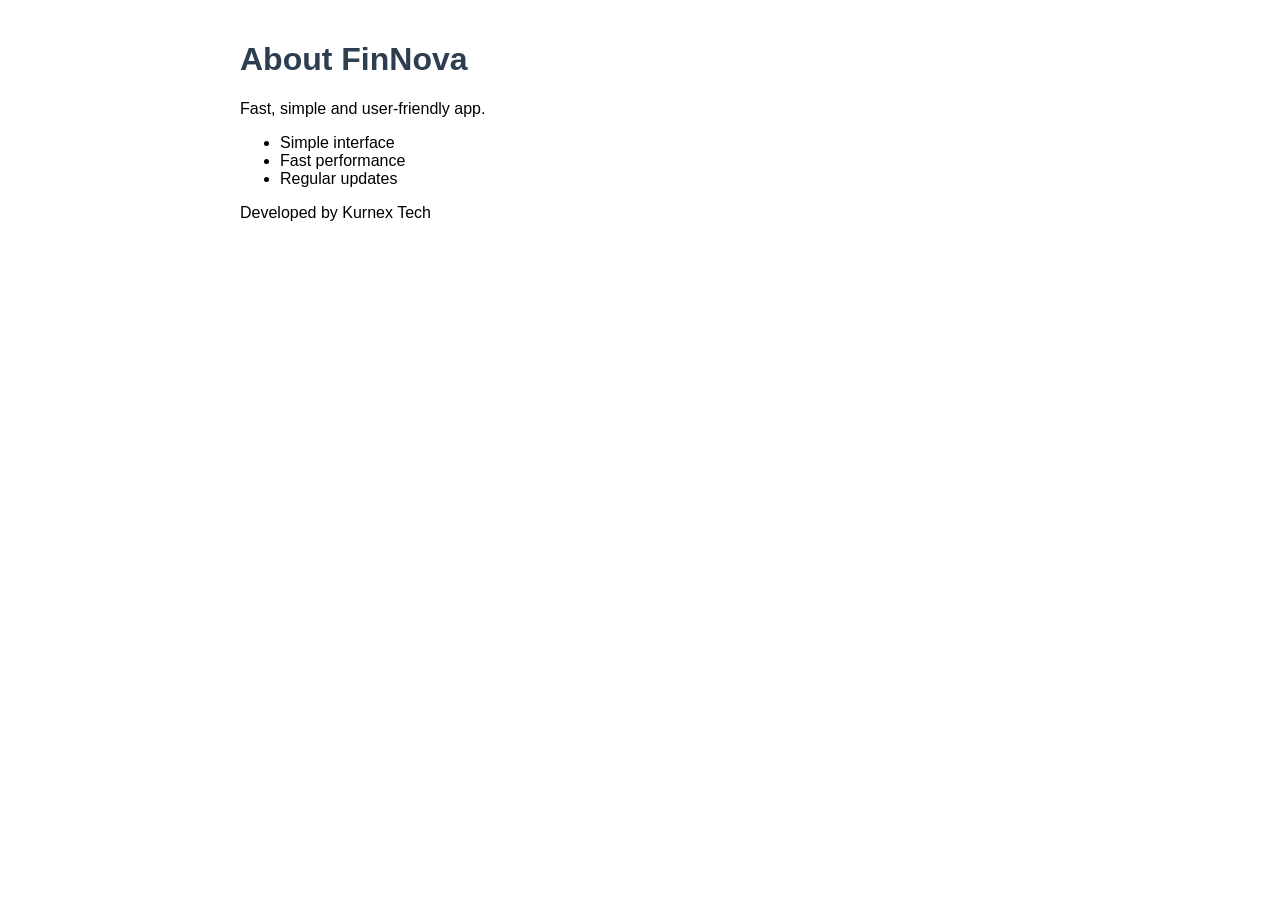
==== about.html @ e92516f7 "Add files via upload" ====
<!DOCTYPE html>
<html lang="en">
<head>
<meta charset="UTF-8">
<title>About</title>
<link rel="stylesheet" href="styles.css">
</head>
<body>

<h1>About FinNova</h1>

<p>Fast, simple and user-friendly app.</p>

<ul>
<li>Simple interface</li>
<li>Fast performance</li>
<li>Regular updates</li>
</ul>

<p>Developed by Kurnex Tech</p>

</body>
</html>
---- styles.css ----
body {
  font-family: Arial;
  max-width: 800px;
  margin: auto;
  padding: 20px;
}

h1 {
  color: #2c3e50;
}

a {
  color: #3498db;
}
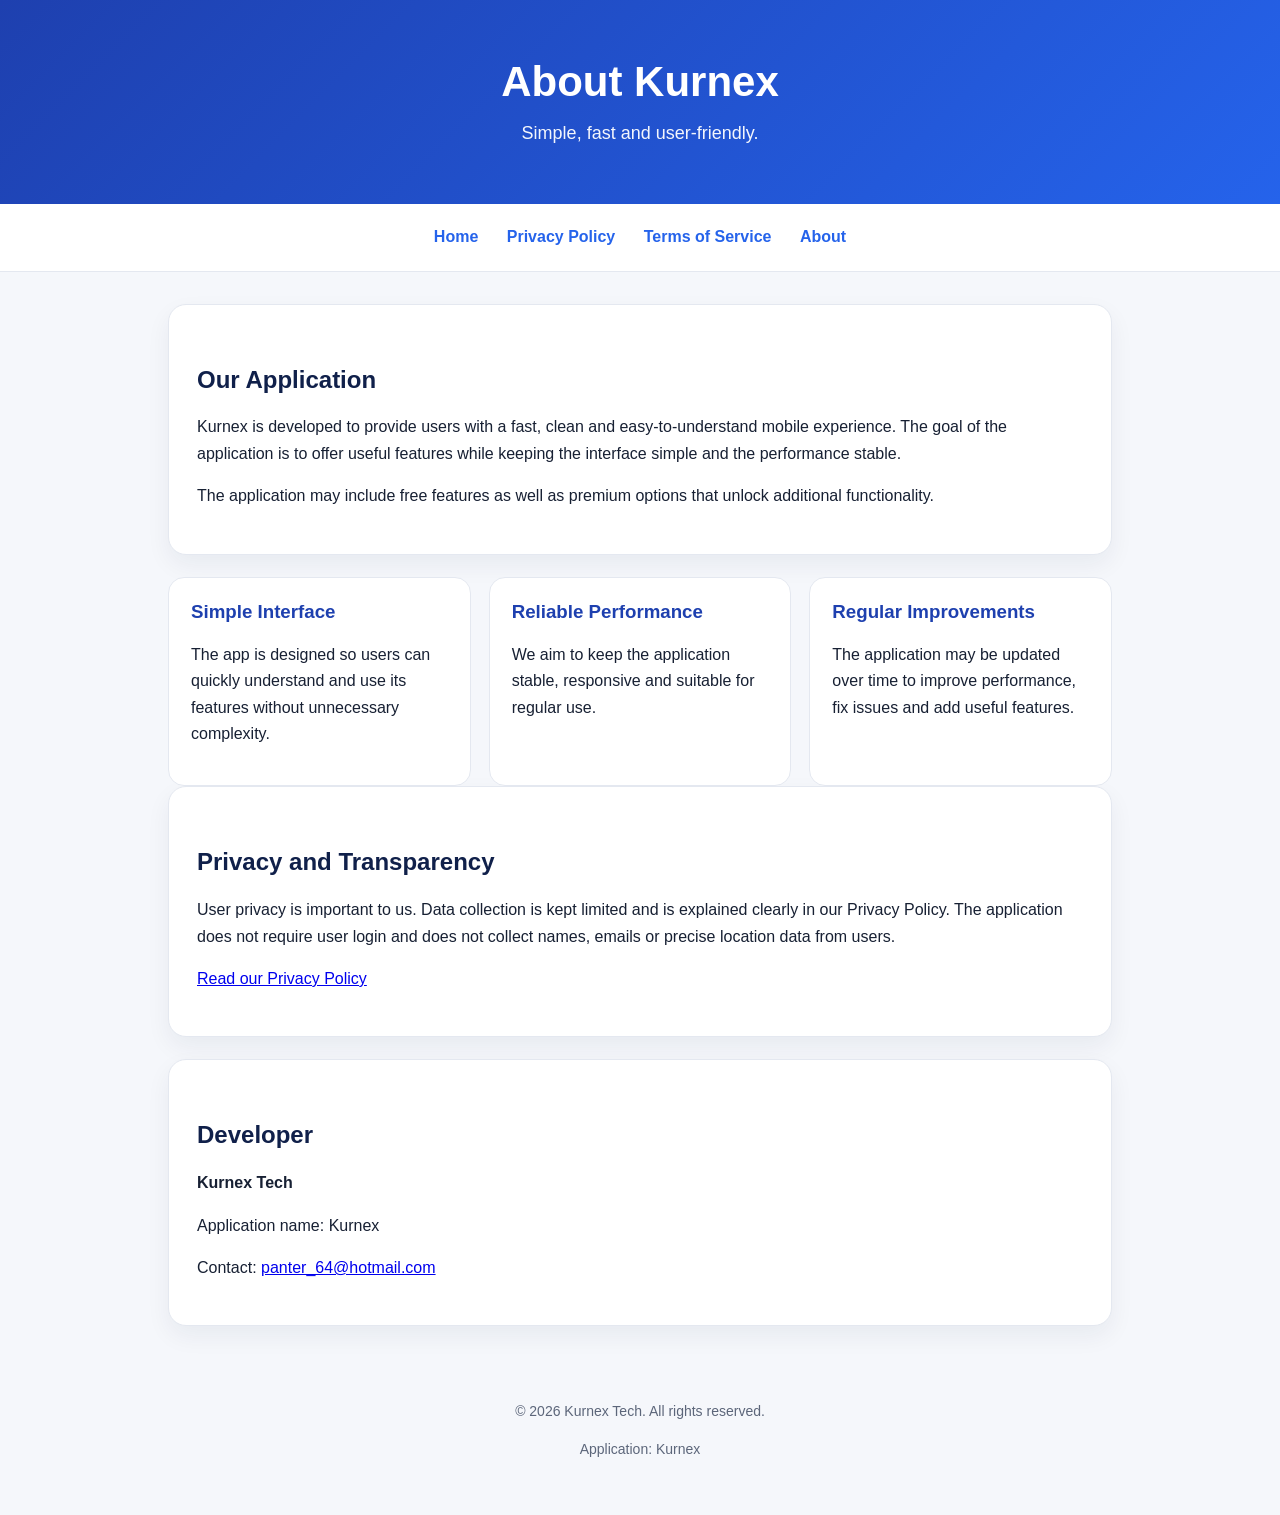
==== commit e21331ed: "Add files via upload" ====
--- a/about.html
+++ b/about.html
@@ -1,23 +1,64 @@
 <!DOCTYPE html>
 <html lang="en">
 <head>
-<meta charset="UTF-8">
-<title>About</title>
-<link rel="stylesheet" href="styles.css">
+  <meta charset="UTF-8">
+  <meta name="viewport" content="width=device-width, initial-scale=1.0">
+  <title>About - Kurnex</title>
+  <meta name="description" content="About Kurnex, developed by Kurnex Tech.">
+  <link rel="stylesheet" href="styles.css">
 </head>
 <body>
+  <header class="header">
+    <h1>About Kurnex</h1>
+    <p>Simple, fast and user-friendly.</p>
+  </header>
 
-<h1>About FinNova</h1>
+  <nav class="nav">
+  <a href="index.html">Home</a>
+  <a href="privacy-policy.html">Privacy Policy</a>
+  <a href="terms-of-service.html">Terms of Service</a>
+  <a href="about.html">About</a>
+</nav>
 
-<p>Fast, simple and user-friendly app.</p>
+  <main class="container">
+    <section class="card">
+      <h2>Our Application</h2>
+      <p>Kurnex is developed to provide users with a fast, clean and easy-to-understand mobile experience. The goal of the application is to offer useful features while keeping the interface simple and the performance stable.</p>
+      <p>The application may include free features as well as premium options that unlock additional functionality.</p>
+    </section>
 
-<ul>
-<li>Simple interface</li>
-<li>Fast performance</li>
-<li>Regular updates</li>
-</ul>
+    <section class="grid">
+      <div class="feature">
+        <h3>Simple Interface</h3>
+        <p>The app is designed so users can quickly understand and use its features without unnecessary complexity.</p>
+      </div>
+      <div class="feature">
+        <h3>Reliable Performance</h3>
+        <p>We aim to keep the application stable, responsive and suitable for regular use.</p>
+      </div>
+      <div class="feature">
+        <h3>Regular Improvements</h3>
+        <p>The application may be updated over time to improve performance, fix issues and add useful features.</p>
+      </div>
+    </section>
 
-<p>Developed by Kurnex Tech</p>
+    <section class="card">
+      <h2>Privacy and Transparency</h2>
+      <p>User privacy is important to us. Data collection is kept limited and is explained clearly in our Privacy Policy. The application does not require user login and does not collect names, emails or precise location data from users.</p>
+      <p><a href="privacy-policy.html">Read our Privacy Policy</a></p>
+    </section>
 
+    <section class="card">
+      <h2>Developer</h2>
+      <p><strong>Kurnex Tech</strong></p>
+      <p>Application name: Kurnex</p>
+      <p>Contact: <a href="mailto:panter_64@hotmail.com">panter_64@hotmail.com</a></p>
+    </section>
+  </main>
+
+  <footer class="footer">
+  <p>© 2026 Kurnex Tech. All rights reserved.</p>
+  <p>Application: Kurnex</p>
+</footer>
 </body>
-</html>+</html>
--- a/styles.css
+++ b/styles.css
@@ -1,14 +1,155 @@
-body {
-  font-family: Arial;
-  max-width: 800px;
-  margin: auto;
-  padding: 20px;
+* {
+  box-sizing: border-box;
 }
 
-h1 {
-  color: #2c3e50;
+:root {
+  --bg: #f5f7fb;
+  --card: #ffffff;
+  --text: #172033;
+  --muted: #5c667a;
+  --primary: #2563eb;
+  --primary-dark: #1e40af;
+  --border: #e4e8f0;
 }
 
-a {
-  color: #3498db;
-}+body {
+  margin: 0;
+  font-family: Arial, Helvetica, sans-serif;
+  background: var(--bg);
+  color: var(--text);
+  line-height: 1.65;
+}
+
+.header {
+  background: linear-gradient(135deg, #1e40af, #2563eb);
+  color: white;
+  padding: 56px 20px;
+  text-align: center;
+}
+
+.header h1 {
+  margin: 0 0 10px;
+  font-size: 42px;
+}
+
+.header p {
+  margin: 0;
+  font-size: 18px;
+  opacity: 0.95;
+}
+
+.nav {
+  background: white;
+  border-bottom: 1px solid var(--border);
+  text-align: center;
+  padding: 14px 10px;
+  position: sticky;
+  top: 0;
+}
+
+.nav a {
+  display: inline-block;
+  color: var(--primary);
+  text-decoration: none;
+  margin: 6px 12px;
+  font-weight: 700;
+}
+
+.nav a:hover {
+  color: var(--primary-dark);
+  text-decoration: underline;
+}
+
+.container {
+  max-width: 980px;
+  margin: 32px auto;
+  padding: 0 18px;
+}
+
+.card {
+  background: var(--card);
+  border: 1px solid var(--border);
+  border-radius: 18px;
+  padding: 28px;
+  box-shadow: 0 10px 25px rgba(20, 35, 70, 0.06);
+  margin-bottom: 22px;
+}
+
+.grid {
+  display: grid;
+  grid-template-columns: repeat(3, 1fr);
+  gap: 18px;
+}
+
+.feature {
+  background: white;
+  border: 1px solid var(--border);
+  border-radius: 16px;
+  padding: 22px;
+}
+
+.feature h3 {
+  margin-top: 0;
+  color: var(--primary-dark);
+}
+
+h1, h2, h3 {
+  line-height: 1.25;
+}
+
+h2 {
+  margin-top: 32px;
+  color: #10204a;
+}
+
+ul {
+  padding-left: 22px;
+}
+
+.notice {
+  background: #eef4ff;
+  border-left: 5px solid var(--primary);
+  padding: 16px 18px;
+  border-radius: 12px;
+}
+
+.footer {
+  text-align: center;
+  color: var(--muted);
+  padding: 28px 12px 40px;
+  font-size: 14px;
+}
+
+.button {
+  display: inline-block;
+  background: var(--primary);
+  color: white;
+  text-decoration: none;
+  padding: 12px 18px;
+  border-radius: 999px;
+  font-weight: 700;
+  margin-top: 12px;
+}
+
+.button:hover {
+  background: var(--primary-dark);
+}
+
+.meta {
+  color: var(--muted);
+  font-size: 14px;
+}
+
+@media (max-width: 760px) {
+  .grid {
+    grid-template-columns: 1fr;
+  }
+
+  .header h1 {
+    font-size: 34px;
+  }
+
+  .card {
+    padding: 22px;
+  }
+}
